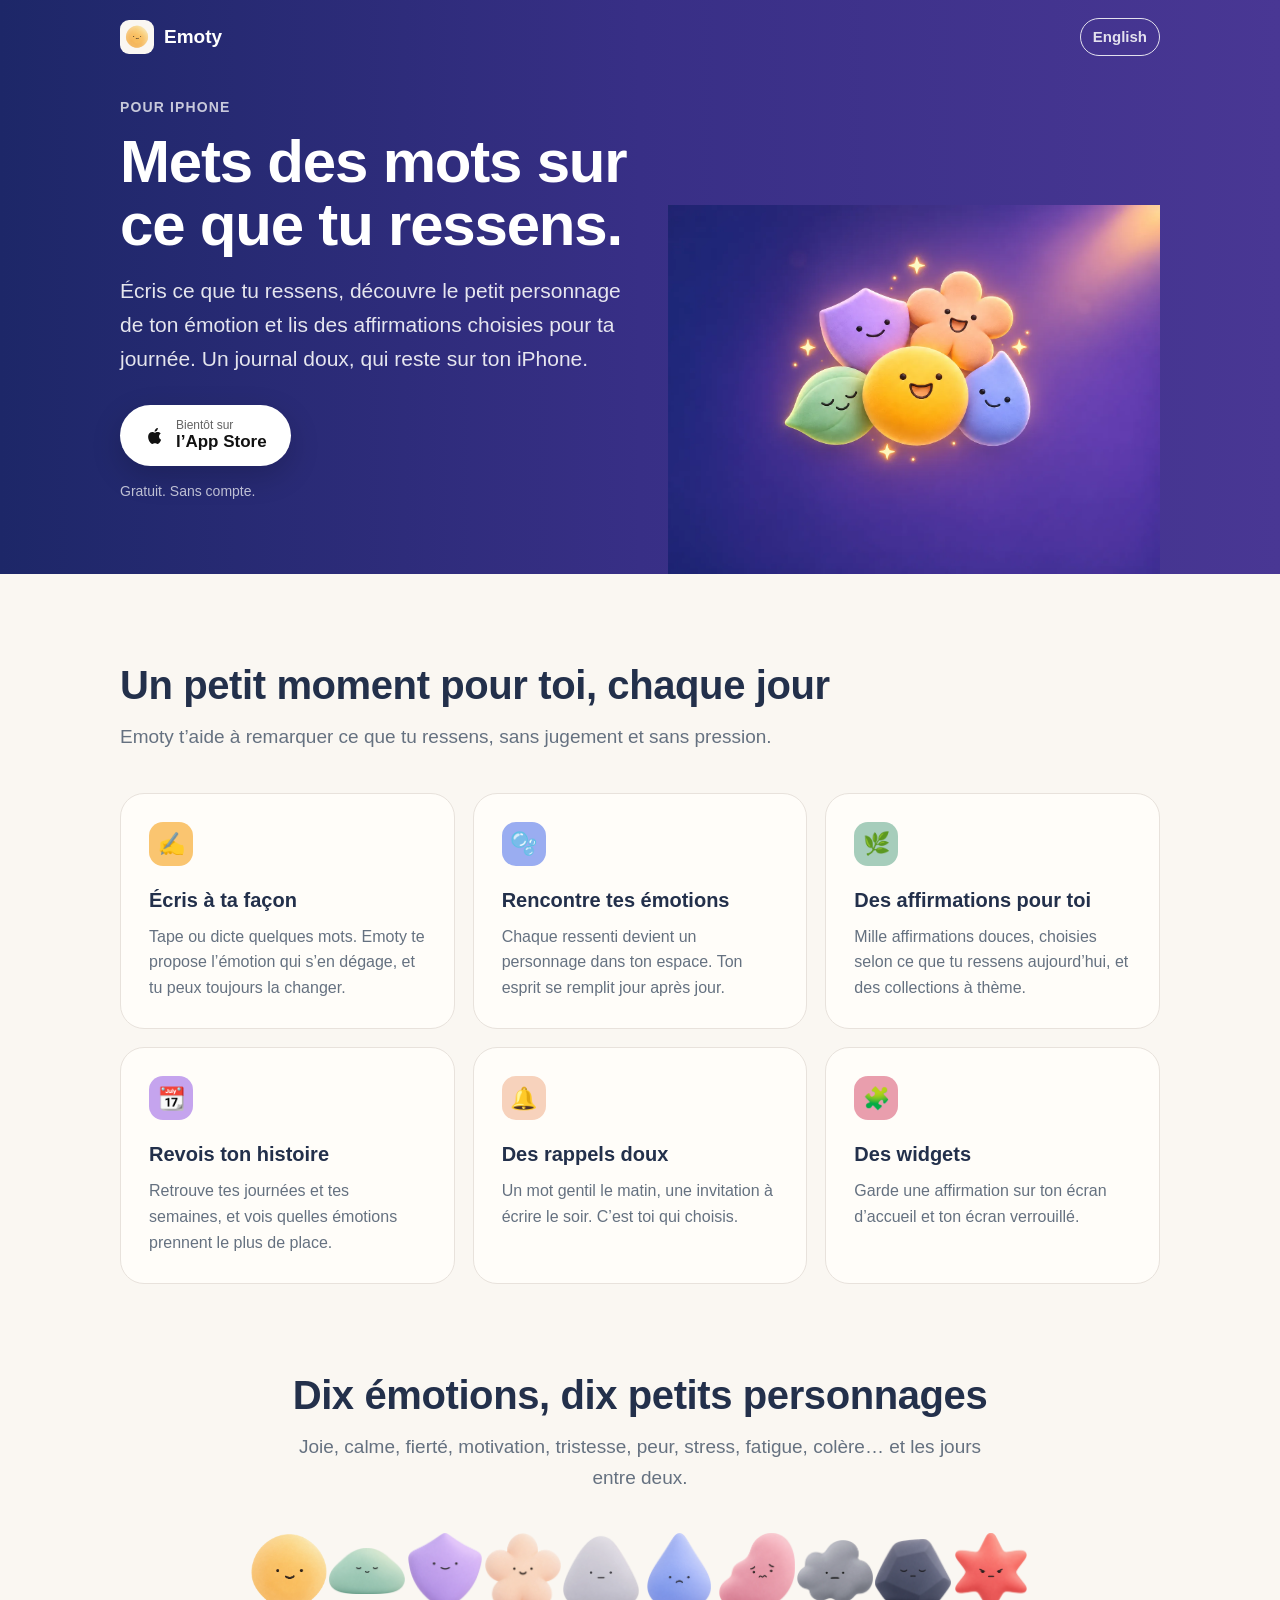
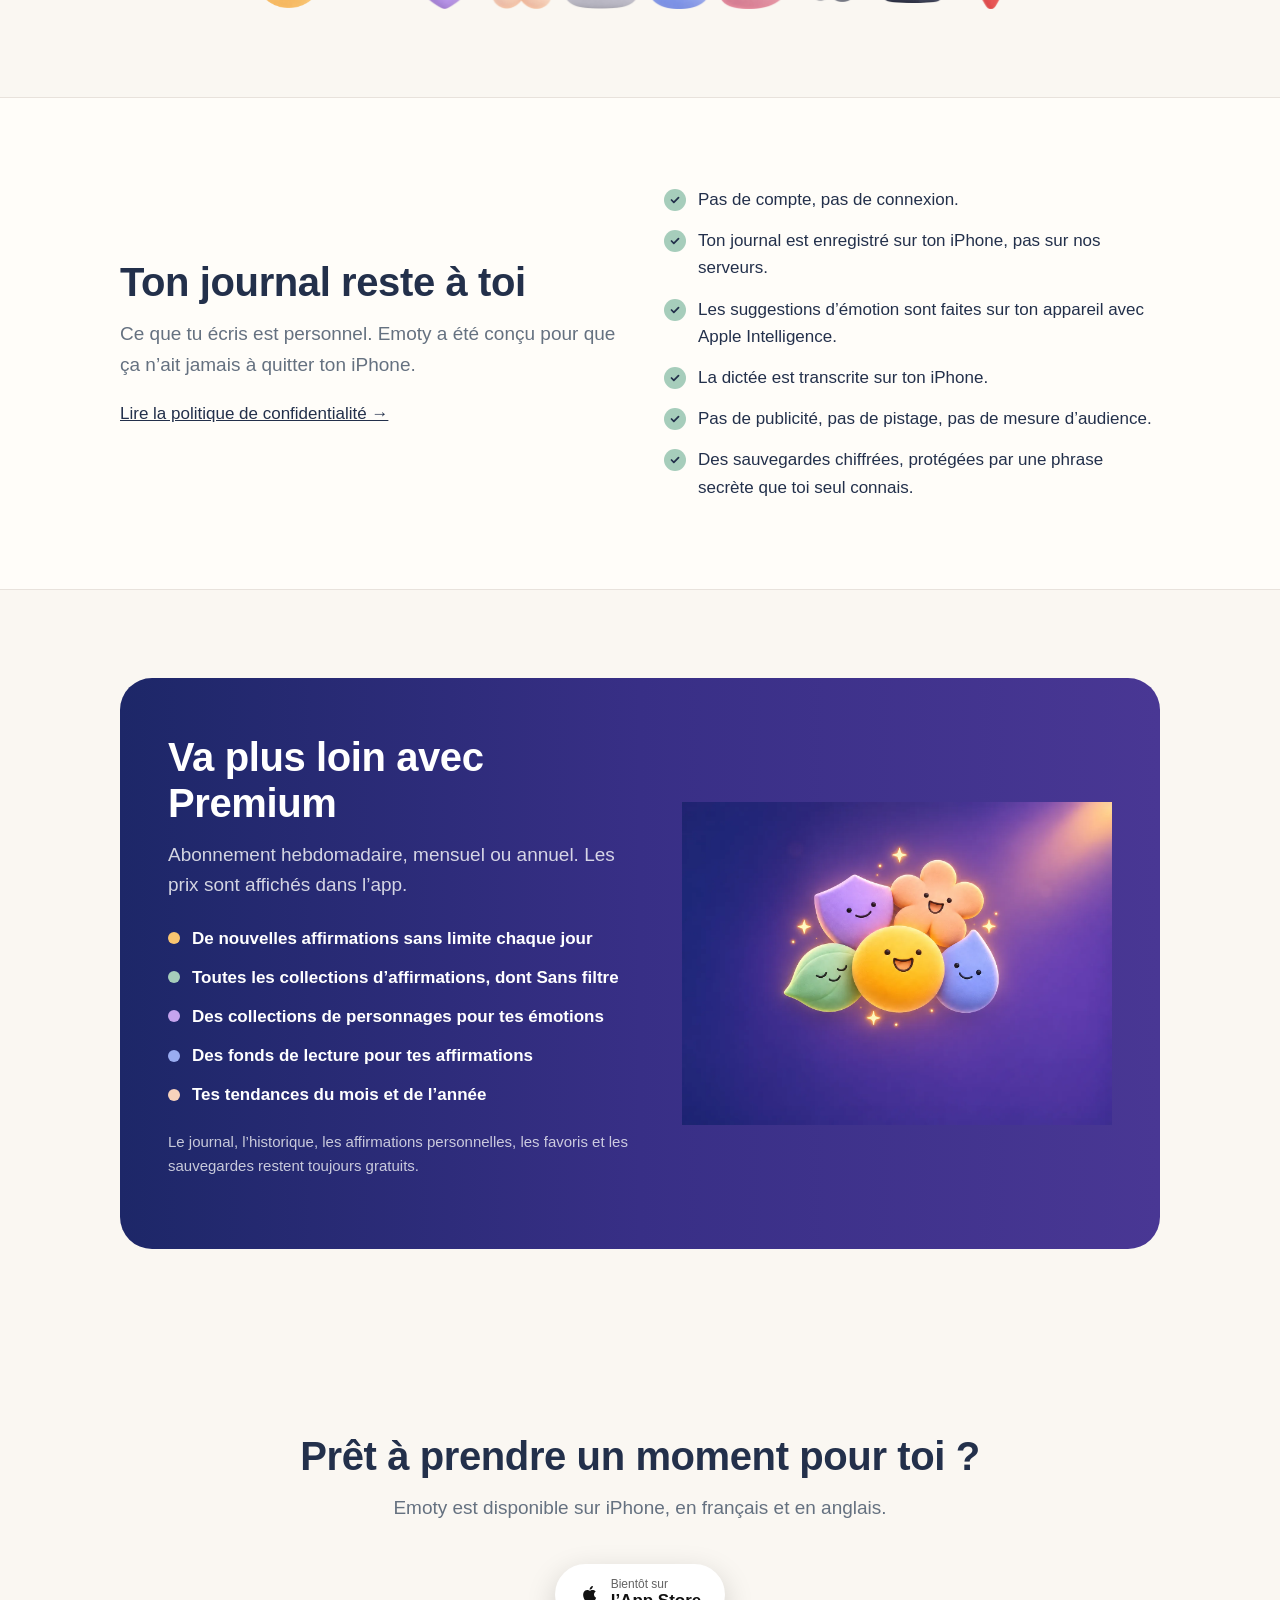
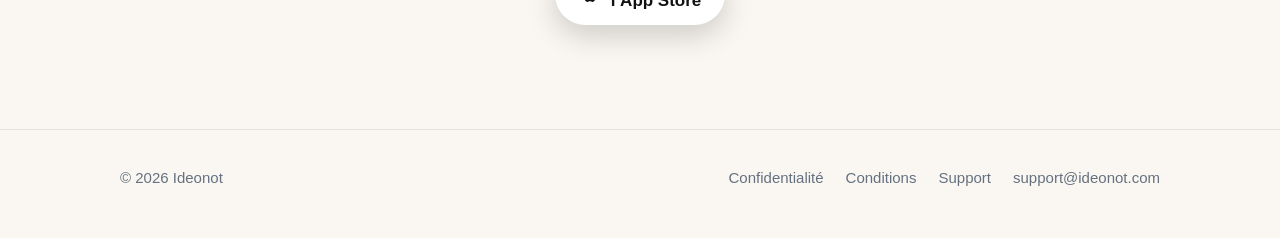
==== fr/index.html @ 71046111 "Site vitrine d'Emoty et pages légales (anglais et français) Co-Authored-By: Claude Opus 5.5 <noreply" ====
<!doctype html>
<html lang="fr">
<head>
<meta charset="utf-8">
<meta name="viewport" content="width=device-width, initial-scale=1, viewport-fit=cover">
<title>Emoty — Ressentis et affirmations</title>
<meta name="description" content="Écris ce que tu ressens, découvre le personnage de ton émotion et lis des affirmations choisies pour ta journée. Un journal privé qui reste sur ton iPhone.">
<link rel="canonical" href="https://emoty.ideonot.com/fr/">
<link rel="alternate" hreflang="fr" href="https://emoty.ideonot.com/fr/">
<link rel="alternate" hreflang="en" href="https://emoty.ideonot.com/">
<link rel="alternate" hreflang="x-default" href="https://emoty.ideonot.com/">
<meta name="theme-color" content="#1D2768">
<meta property="og:type" content="website">
<meta property="og:title" content="Emoty — Ressentis et affirmations">
<meta property="og:description" content="Écris ce que tu ressens, découvre le personnage de ton émotion et lis des affirmations choisies pour ta journée. Un journal privé qui reste sur ton iPhone.">
<meta property="og:url" content="https://emoty.ideonot.com/fr/">
<meta property="og:image" content="https://emoty.ideonot.com/assets/hero.webp">
<link rel="icon" href="/assets/favicon.png">
<link rel="apple-touch-icon" href="/assets/apple-touch-icon.png">
<link rel="stylesheet" href="/assets/style.css">
</head>
<body>
<div class="hero">
<header class="top">
  <a class="brand" href="/fr/"><img src="/assets/icon.png" alt="" width="34" height="34">Emoty</a>
  <a class="lang" href="/" hreflang="en" lang="en">English</a>
</header>
  <div class="wrap hero-grid">
    <div class="hero-text">
      <p class="eyebrow">Pour iPhone</p>
      <h1>Mets des mots sur ce que tu ressens.</h1>
      <p class="lead">Écris ce que tu ressens, découvre le petit personnage de ton émotion et lis des affirmations choisies pour ta journée. Un journal doux, qui reste sur ton iPhone.</p>
      <span class="store soon" aria-disabled="true"><svg viewBox="0 0 24 24" aria-hidden="true" fill="currentColor"><path d="M16.37 12.6c-.02-2.2 1.8-3.26 1.88-3.31-1.03-1.5-2.62-1.7-3.18-1.73-1.35-.14-2.64.8-3.33.8-.69 0-1.74-.78-2.87-.76-1.47.02-2.83.86-3.59 2.18-1.53 2.66-.39 6.6 1.1 8.76.73 1.06 1.6 2.24 2.73 2.2 1.1-.04 1.51-.71 2.84-.71 1.32 0 1.7.71 2.86.69 1.18-.02 1.93-1.07 2.65-2.13.84-1.22 1.18-2.41 1.2-2.47-.03-.01-2.3-.88-2.33-3.5zM14.2 6.13c.6-.73 1.01-1.75.9-2.76-.87.04-1.92.58-2.54 1.31-.56.64-1.05 1.68-.92 2.67.97.07 1.96-.49 2.56-1.22z"/></svg><span><small>Bientôt sur</small>l’App Store</span></span>
      <p class="note">Gratuit. Sans compte.</p>
    </div>
    <div class="hero-img"><img src="/assets/hero.webp" alt="" width="1448" height="1086"></div>
  </div>
</div>
<main>
<section>
  <div class="wrap">
    <h2>Un petit moment pour toi, chaque jour</h2>
    <p class="sub">Emoty t’aide à remarquer ce que tu ressens, sans jugement et sans pression.</p>
    <div class="cards">
      <div class="card"><div class="dot" style="background:var(--joy)" aria-hidden="true">✍️</div><h3>Écris à ta façon</h3><p>Tape ou dicte quelques mots. Emoty te propose l’émotion qui s’en dégage, et tu peux toujours la changer.</p></div>
      <div class="card"><div class="dot" style="background:var(--sadness)" aria-hidden="true">🫧</div><h3>Rencontre tes émotions</h3><p>Chaque ressenti devient un personnage dans ton espace. Ton esprit se remplit jour après jour.</p></div>
      <div class="card"><div class="dot" style="background:var(--calm)" aria-hidden="true">🌿</div><h3>Des affirmations pour toi</h3><p>Mille affirmations douces, choisies selon ce que tu ressens aujourd’hui, et des collections à thème.</p></div>
      <div class="card"><div class="dot" style="background:var(--pride)" aria-hidden="true">📆</div><h3>Revois ton histoire</h3><p>Retrouve tes journées et tes semaines, et vois quelles émotions prennent le plus de place.</p></div>
      <div class="card"><div class="dot" style="background:var(--motivation)" aria-hidden="true">🔔</div><h3>Des rappels doux</h3><p>Un mot gentil le matin, une invitation à écrire le soir. C’est toi qui choisis.</p></div>
      <div class="card"><div class="dot" style="background:var(--fear)" aria-hidden="true">🧩</div><h3>Des widgets</h3><p>Garde une affirmation sur ton écran d’accueil et ton écran verrouillé.</p></div>
    </div>
  </div>
</section>
<section class="center" style="padding-top:0">
  <div class="wrap">
    <h2>Dix émotions, dix petits personnages</h2>
    <p class="sub">Joie, calme, fierté, motivation, tristesse, peur, stress, fatigue, colère… et les jours entre deux.</p>
    <div class="crowd">
      <img src="/assets/characters/joy.webp" alt="" width="76" height="76" loading="lazy">
      <img src="/assets/characters/calm.webp" alt="" width="76" height="76" loading="lazy">
      <img src="/assets/characters/pride.webp" alt="" width="76" height="76" loading="lazy">
      <img src="/assets/characters/motivation.webp" alt="" width="76" height="76" loading="lazy">
      <img src="/assets/characters/neutral.webp" alt="" width="76" height="76" loading="lazy">
      <img src="/assets/characters/sadness.webp" alt="" width="76" height="76" loading="lazy">
      <img src="/assets/characters/fear.webp" alt="" width="76" height="76" loading="lazy">
      <img src="/assets/characters/stress.webp" alt="" width="76" height="76" loading="lazy">
      <img src="/assets/characters/fatigue.webp" alt="" width="76" height="76" loading="lazy">
      <img src="/assets/characters/anger.webp" alt="" width="76" height="76" loading="lazy">
    </div>
  </div>
</section>
<section class="privacy">
  <div class="wrap split">
    <div>
      <h2>Ton journal reste à toi</h2>
      <p class="sub" style="margin-bottom:20px">Ce que tu écris est personnel. Emoty a été conçu pour que ça n’ait jamais à quitter ton iPhone.</p>
      <a href="/fr/privacy">Lire la politique de confidentialité →</a>
    </div>
    <ul class="checks">
      <li>Pas de compte, pas de connexion.</li>
      <li>Ton journal est enregistré sur ton iPhone, pas sur nos serveurs.</li>
      <li>Les suggestions d’émotion sont faites sur ton appareil avec Apple Intelligence.</li>
      <li>La dictée est transcrite sur ton iPhone.</li>
      <li>Pas de publicité, pas de pistage, pas de mesure d’audience.</li>
      <li>Des sauvegardes chiffrées, protégées par une phrase secrète que toi seul connais.</li>
    </ul>
  </div>
</section>
<section>
  <div class="wrap">
    <div class="premium">
      <div>
        <h2>Va plus loin avec Premium</h2>
        <p class="sub">Abonnement hebdomadaire, mensuel ou annuel. Les prix sont affichés dans l’app.</p>
        <ul>
          <li><i style="background:var(--joy)"></i>De nouvelles affirmations sans limite chaque jour</li>
          <li><i style="background:var(--calm)"></i>Toutes les collections d’affirmations, dont Sans filtre</li>
          <li><i style="background:var(--pride)"></i>Des collections de personnages pour tes émotions</li>
          <li><i style="background:var(--sadness)"></i>Des fonds de lecture pour tes affirmations</li>
          <li><i style="background:var(--motivation)"></i>Tes tendances du mois et de l’année</li>
        </ul>
        <p class="free">Le journal, l’historique, les affirmations personnelles, les favoris et les sauvegardes restent toujours gratuits.</p>
      </div>
      <img src="/assets/hero.webp" alt="" width="1448" height="1086" loading="lazy">
    </div>
  </div>
</section>
<section class="cta center">
  <div class="wrap">
    <h2>Prêt à prendre un moment pour toi ?</h2>
    <p class="sub">Emoty est disponible sur iPhone, en français et en anglais.</p>
    <span class="store soon" aria-disabled="true"><svg viewBox="0 0 24 24" aria-hidden="true" fill="currentColor"><path d="M16.37 12.6c-.02-2.2 1.8-3.26 1.88-3.31-1.03-1.5-2.62-1.7-3.18-1.73-1.35-.14-2.64.8-3.33.8-.69 0-1.74-.78-2.87-.76-1.47.02-2.83.86-3.59 2.18-1.53 2.66-.39 6.6 1.1 8.76.73 1.06 1.6 2.24 2.73 2.2 1.1-.04 1.51-.71 2.84-.71 1.32 0 1.7.71 2.86.69 1.18-.02 1.93-1.07 2.65-2.13.84-1.22 1.18-2.41 1.2-2.47-.03-.01-2.3-.88-2.33-3.5zM14.2 6.13c.6-.73 1.01-1.75.9-2.76-.87.04-1.92.58-2.54 1.31-.56.64-1.05 1.68-.92 2.67.97.07 1.96-.49 2.56-1.22z"/></svg><span><small>Bientôt sur</small>l’App Store</span></span>
  </div>
</section>
</main>
<footer>
  <div class="wrap foot">
    <span>© 2026 Ideonot</span>
    <nav>
      <a href="/fr/privacy">Confidentialité</a>
      <a href="/fr/terms">Conditions</a>
      <a href="/fr/support">Support</a>
      <a href="mailto:support@ideonot.com">support@ideonot.com</a>
    </nav>
  </div>
</footer>
</body>
</html>
---- assets/style.css ----
:root {
  --ink: #23304B;
  --muted: #657180;
  --bg: #FAF7F2;
  --surface: #FFFDF9;
  --line: #E8E2DC;
  --g1: #1D2768;
  --g2: #382F86;
  --g3: #493794;
  --joy: #FAC570;
  --sadness: #9AADF1;
  --fear: #E99EAD;
  --anger: #F56C68;
  --calm: #A6CDBB;
  --pride: #C5A4EE;
  --motivation: #F7D2BC;
  --radius: 24px;
  --max: 1080px;
}

* { box-sizing: border-box; }
html { -webkit-text-size-adjust: 100%; scroll-behavior: smooth; }
body {
  margin: 0;
  background: var(--bg);
  color: var(--ink);
  font: 17px/1.6 -apple-system, BlinkMacSystemFont, "SF Pro Text", "Segoe UI", Roboto, Helvetica, Arial, sans-serif;
}
img { max-width: 100%; height: auto; display: block; }
a { color: inherit; }
.wrap { width: 100%; max-width: var(--max); margin: 0 auto; padding: 0 20px; }

/* Header */
.top {
  position: absolute; inset: 0 0 auto 0; z-index: 2;
  display: flex; align-items: center; justify-content: space-between;
  padding: 18px 20px; max-width: var(--max); margin: 0 auto; color: #fff;
}
.top.light { position: static; color: var(--ink); }
.brand { display: flex; align-items: center; gap: 10px; font-weight: 700; font-size: 19px; text-decoration: none; }
.brand img { width: 34px; height: 34px; border-radius: 9px; }
.lang { font-size: 15px; font-weight: 600; text-decoration: none; opacity: .85; padding: 6px 12px; border-radius: 999px; border: 1px solid currentColor; }
.lang:hover { opacity: 1; }

/* Hero */
.hero {
  position: relative; overflow: hidden; color: #fff;
  background: linear-gradient(to right, var(--g1), var(--g2), var(--g3));
  padding: 96px 0 0;
}
.hero-grid { display: grid; grid-template-columns: 1.05fr 1fr; gap: 32px; align-items: end; }
.hero-text { padding-bottom: 72px; }
.eyebrow { font-size: 14px; letter-spacing: .08em; text-transform: uppercase; opacity: .75; font-weight: 600; margin: 0 0 12px; }
h1 { font-size: clamp(38px, 6vw, 60px); line-height: 1.05; margin: 0 0 18px; letter-spacing: -.02em; }
.lead { font-size: clamp(18px, 2.2vw, 21px); opacity: .88; margin: 0 0 30px; max-width: 32em; }
.hero-img { align-self: end; }
.hero-img img { width: 100%; max-width: 560px; margin-left: auto; }

.store {
  display: inline-flex; align-items: center; gap: 10px;
  background: #fff; color: #111; text-decoration: none;
  padding: 14px 24px; border-radius: 999px; font-weight: 700; font-size: 17px;
  box-shadow: 0 10px 30px rgba(0,0,0,.18);
}
.store svg { width: 22px; height: 22px; }
.store.soon { cursor: default; }
.store small { display: block; font-size: 12px; font-weight: 500; opacity: .65; line-height: 1.1; }
.store span { line-height: 1.15; text-align: left; }
.note { font-size: 14px; opacity: .7; margin: 14px 0 0; }

/* Sections */
section { padding: 88px 0; }
h2 { font-size: clamp(28px, 4vw, 40px); line-height: 1.15; margin: 0 0 14px; letter-spacing: -.01em; }
.sub { color: var(--muted); font-size: 19px; margin: 0 0 40px; max-width: 36em; }
.center { text-align: center; }
.center .sub { margin-left: auto; margin-right: auto; }

.cards { display: grid; grid-template-columns: repeat(3, 1fr); gap: 18px; }
.card { background: var(--surface); border: 1px solid var(--line); border-radius: var(--radius); padding: 28px; }
.card .dot { width: 44px; height: 44px; border-radius: 14px; margin-bottom: 18px; display: grid; place-items: center; font-size: 22px; }
.card h3 { margin: 0 0 8px; font-size: 20px; }
.card p { margin: 0; color: var(--muted); font-size: 16px; }

.crowd { display: flex; flex-wrap: wrap; justify-content: center; gap: 6px 2px; margin: 8px auto 0; max-width: 820px; }
.crowd img { width: 76px; height: 76px; object-fit: contain; animation: float 5s ease-in-out infinite; }
.crowd img:nth-child(2n) { animation-delay: -1.6s; }
.crowd img:nth-child(3n) { animation-delay: -3.1s; }
@keyframes float { 50% { transform: translateY(-7px); } }
@media (prefers-reduced-motion: reduce) { .crowd img { animation: none; } html { scroll-behavior: auto; } }

.privacy { background: var(--surface); border-top: 1px solid var(--line); border-bottom: 1px solid var(--line); }
.split { display: grid; grid-template-columns: 1fr 1fr; gap: 48px; align-items: center; }
.checks { list-style: none; padding: 0; margin: 0; display: grid; gap: 14px; }
.checks li { display: flex; gap: 12px; align-items: flex-start; }
.checks li::before { content: ""; flex: 0 0 22px; height: 22px; margin-top: 3px; border-radius: 50%; background: var(--calm) url("data:image/svg+xml,%3Csvg xmlns='http://www.w3.org/2000/svg' viewBox='0 0 24 24' fill='none' stroke='%2323304B' stroke-width='3' stroke-linecap='round' stroke-linejoin='round'%3E%3Cpath d='M6 12l4 4 8-8'/%3E%3C/svg%3E") center/14px no-repeat; }

.premium {
  color: #fff; border-radius: 32px; padding: 56px 48px;
  background: linear-gradient(to right, var(--g1), var(--g2), var(--g3));
  display: grid; grid-template-columns: 1.1fr 1fr; gap: 40px; align-items: center;
}
.premium .sub { color: rgba(255,255,255,.8); margin-bottom: 24px; }
.premium ul { list-style: none; padding: 0; margin: 0; display: grid; gap: 12px; }
.premium li { display: flex; gap: 12px; align-items: center; font-weight: 600; }
.premium li i { flex: 0 0 12px; height: 12px; border-radius: 50%; }
.free { margin-top: 22px; font-size: 15px; color: rgba(255,255,255,.75); }

.cta { padding: 96px 0 104px; }

/* Footer */
footer { border-top: 1px solid var(--line); padding: 36px 0 48px; color: var(--muted); font-size: 15px; }
.foot { display: flex; flex-wrap: wrap; gap: 16px 28px; justify-content: space-between; align-items: center; }
.foot nav { display: flex; flex-wrap: wrap; gap: 8px 22px; }
.foot a { text-decoration: none; }
.foot a:hover { color: var(--ink); text-decoration: underline; }

/* Legal pages */
.doc { max-width: 760px; padding-top: 24px; padding-bottom: 88px; }
.doc h1 { font-size: clamp(32px, 5vw, 44px); margin-top: 24px; }
.doc .updated { color: var(--muted); margin: 0 0 32px; }
.doc h2 { font-size: 23px; margin: 40px 0 10px; }
.doc h3 { font-size: 18px; margin: 26px 0 6px; }
.doc p, .doc li { color: #3a465e; }
.doc ul { padding-left: 22px; }
.doc li { margin: 6px 0; }
.doc .box { background: var(--surface); border: 1px solid var(--line); border-radius: 18px; padding: 20px 24px; margin: 24px 0; }
.doc .box p { margin: 0; }
.mail { display: inline-block; margin-top: 8px; font-weight: 700; font-size: 19px; color: var(--g2); }
details { background: var(--surface); border: 1px solid var(--line); border-radius: 16px; padding: 16px 20px; margin: 12px 0; }
summary { cursor: pointer; font-weight: 650; }
details p { margin: 10px 0 0; }

@media (max-width: 860px) {
  .hero { padding-top: 84px; }
  .hero-grid, .split, .premium { grid-template-columns: 1fr; }
  .hero-text { padding-bottom: 8px; text-align: center; }
  .lead { margin-left: auto; margin-right: auto; }
  .hero-img img { margin: 0 auto; }
  .cards { grid-template-columns: 1fr; }
  section { padding: 64px 0; }
  .premium { padding: 40px 24px; border-radius: 26px; }
  .crowd img { width: 58px; height: 58px; }
  .foot { flex-direction: column; align-items: flex-start; }
}
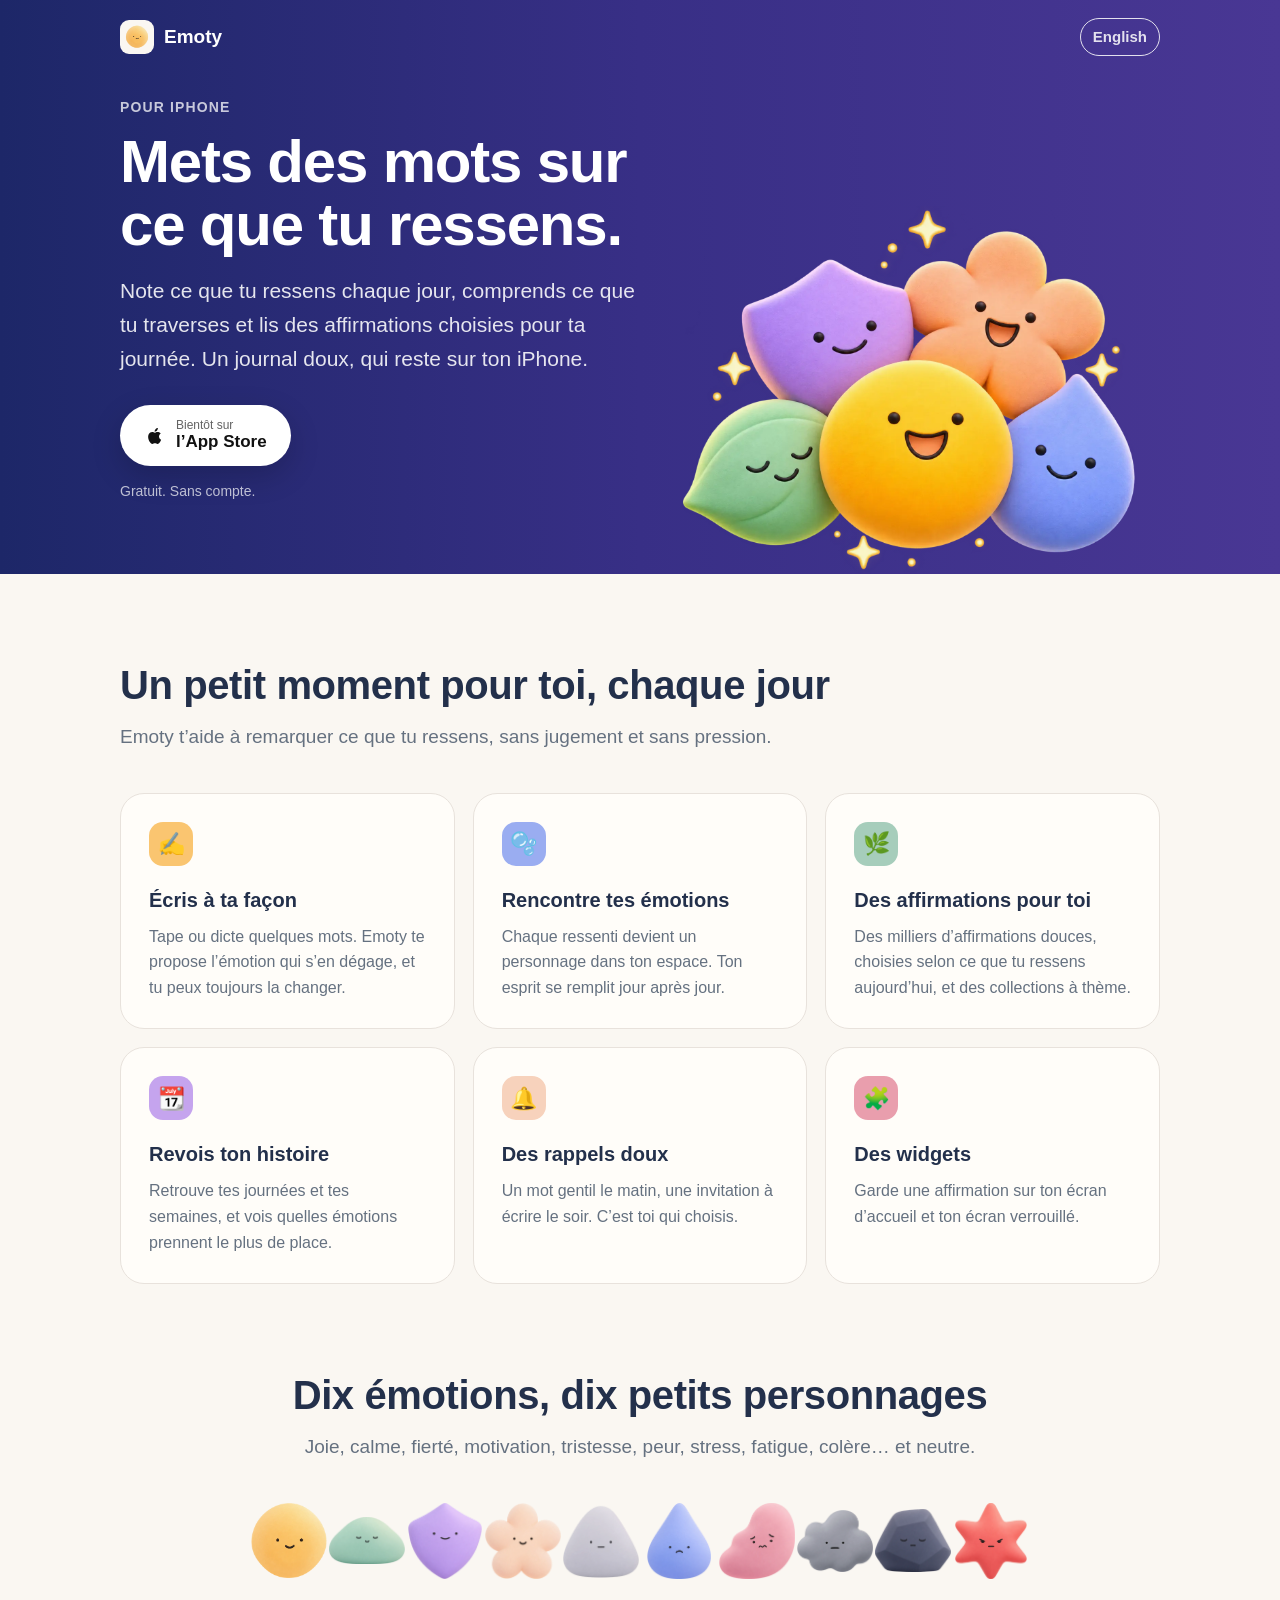
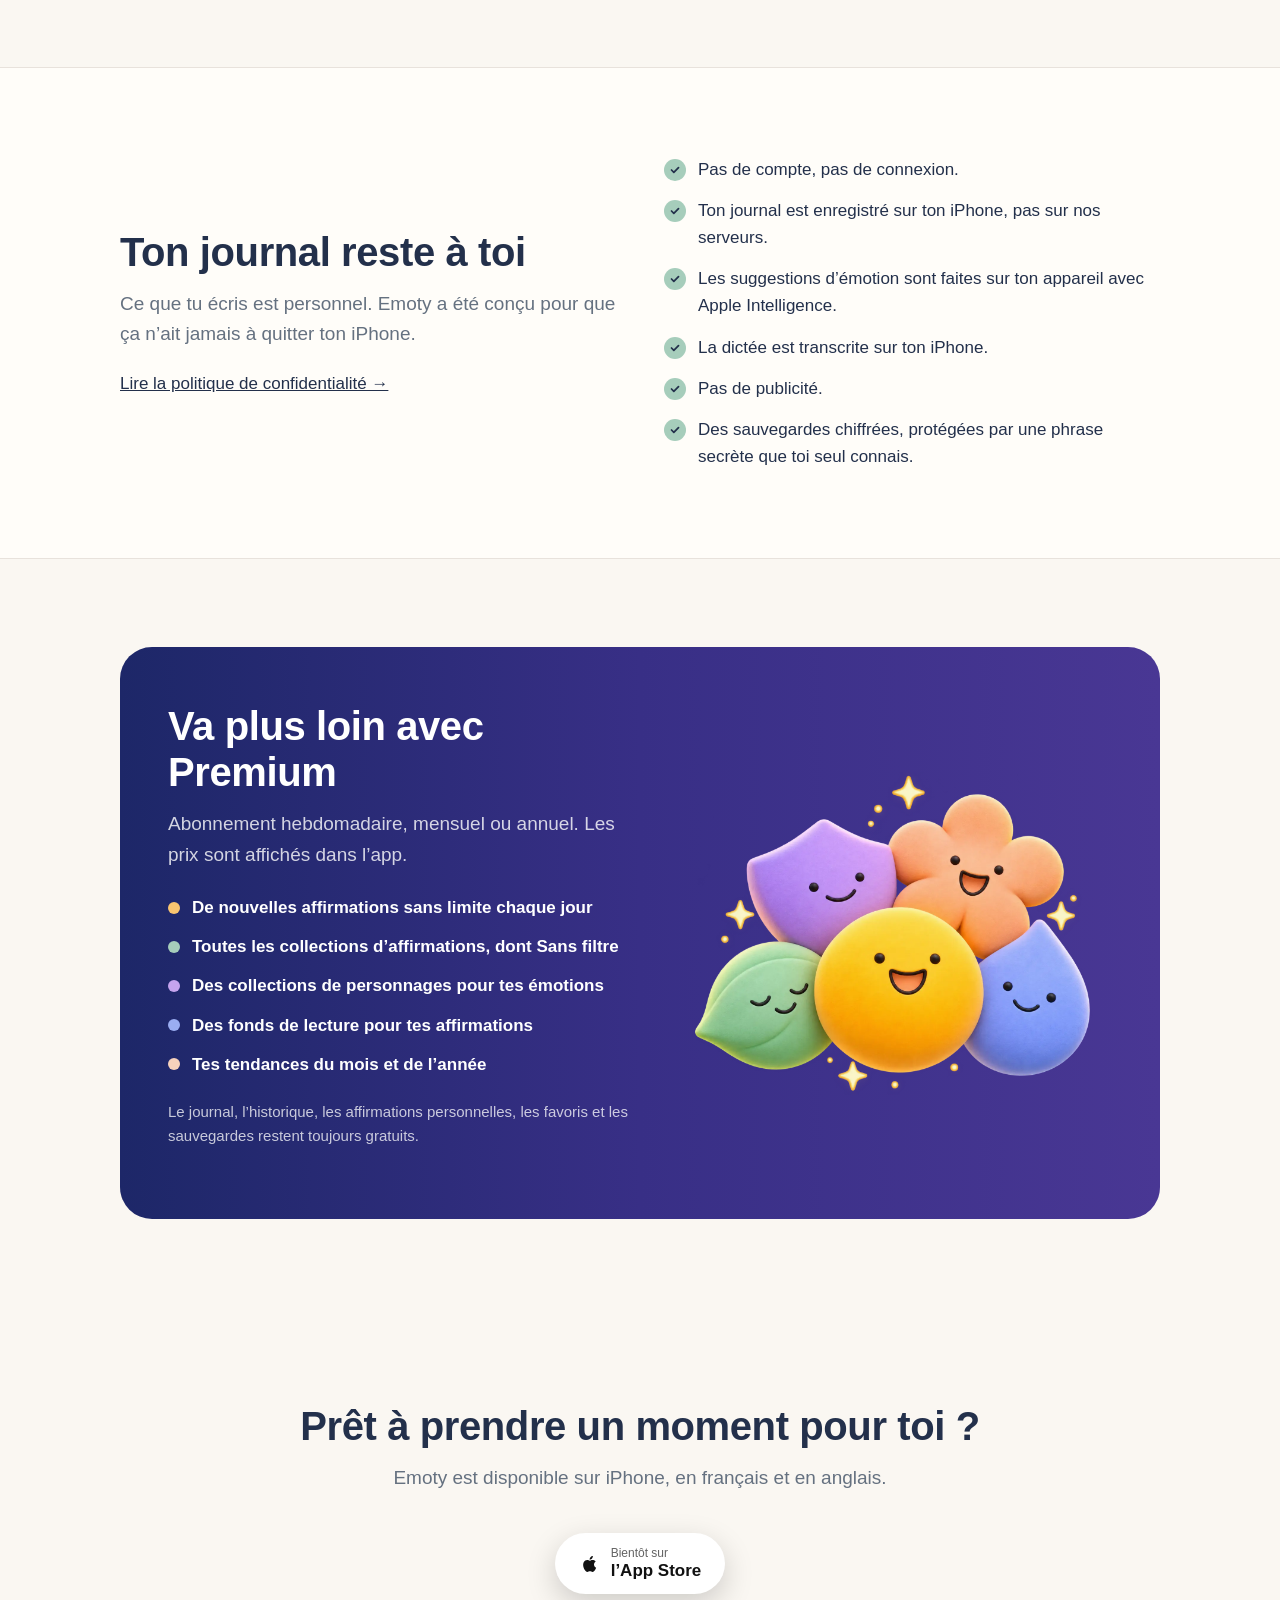
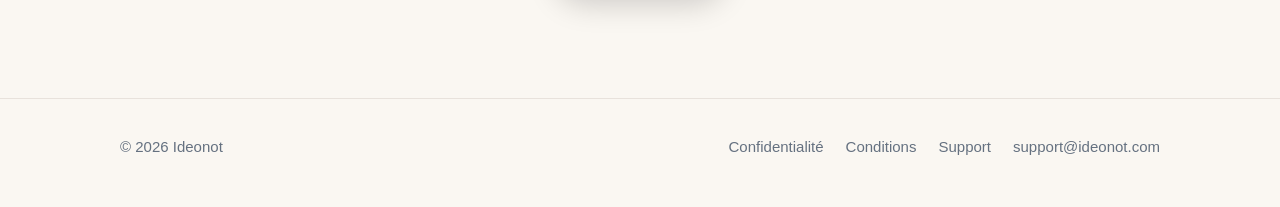
==== commit 2641859c: "Textes revus, illustration sans fond, langue du visiteur par défaut Co-Authored-By: Claude Opus 5.5 " ====
--- a/fr/index.html
+++ b/fr/index.html
@@ -4,7 +4,7 @@
 <meta charset="utf-8">
 <meta name="viewport" content="width=device-width, initial-scale=1, viewport-fit=cover">
 <title>Emoty — Ressentis et affirmations</title>
-<meta name="description" content="Écris ce que tu ressens, découvre le personnage de ton émotion et lis des affirmations choisies pour ta journée. Un journal privé qui reste sur ton iPhone.">
+<meta name="description" content="Écris ce que tu ressens chaque jour, comprends tes émotions et lis des affirmations choisies pour ta journée. Un journal privé qui reste sur ton iPhone.">
 <link rel="canonical" href="https://emoty.ideonot.com/fr/">
 <link rel="alternate" hreflang="fr" href="https://emoty.ideonot.com/fr/">
 <link rel="alternate" hreflang="en" href="https://emoty.ideonot.com/">
@@ -12,7 +12,7 @@
 <meta name="theme-color" content="#1D2768">
 <meta property="og:type" content="website">
 <meta property="og:title" content="Emoty — Ressentis et affirmations">
-<meta property="og:description" content="Écris ce que tu ressens, découvre le personnage de ton émotion et lis des affirmations choisies pour ta journée. Un journal privé qui reste sur ton iPhone.">
+<meta property="og:description" content="Écris ce que tu ressens chaque jour, comprends tes émotions et lis des affirmations choisies pour ta journée. Un journal privé qui reste sur ton iPhone.">
 <meta property="og:url" content="https://emoty.ideonot.com/fr/">
 <meta property="og:image" content="https://emoty.ideonot.com/assets/hero.webp">
 <link rel="icon" href="/assets/favicon.png">
@@ -23,13 +23,13 @@
 <div class="hero">
 <header class="top">
   <a class="brand" href="/fr/"><img src="/assets/icon.png" alt="" width="34" height="34">Emoty</a>
-  <a class="lang" href="/" hreflang="en" lang="en">English</a>
+  <a class="lang" href="/" hreflang="en" lang="en" onclick="try{localStorage.setItem('lang','en')}catch(e){}">English</a>
 </header>
   <div class="wrap hero-grid">
     <div class="hero-text">
       <p class="eyebrow">Pour iPhone</p>
       <h1>Mets des mots sur ce que tu ressens.</h1>
-      <p class="lead">Écris ce que tu ressens, découvre le petit personnage de ton émotion et lis des affirmations choisies pour ta journée. Un journal doux, qui reste sur ton iPhone.</p>
+      <p class="lead">Note ce que tu ressens chaque jour, comprends ce que tu traverses et lis des affirmations choisies pour ta journée. Un journal doux, qui reste sur ton iPhone.</p>
       <span class="store soon" aria-disabled="true"><svg viewBox="0 0 24 24" aria-hidden="true" fill="currentColor"><path d="M16.37 12.6c-.02-2.2 1.8-3.26 1.88-3.31-1.03-1.5-2.62-1.7-3.18-1.73-1.35-.14-2.64.8-3.33.8-.69 0-1.74-.78-2.87-.76-1.47.02-2.83.86-3.59 2.18-1.53 2.66-.39 6.6 1.1 8.76.73 1.06 1.6 2.24 2.73 2.2 1.1-.04 1.51-.71 2.84-.71 1.32 0 1.7.71 2.86.69 1.18-.02 1.93-1.07 2.65-2.13.84-1.22 1.18-2.41 1.2-2.47-.03-.01-2.3-.88-2.33-3.5zM14.2 6.13c.6-.73 1.01-1.75.9-2.76-.87.04-1.92.58-2.54 1.31-.56.64-1.05 1.68-.92 2.67.97.07 1.96-.49 2.56-1.22z"/></svg><span><small>Bientôt sur</small>l’App Store</span></span>
       <p class="note">Gratuit. Sans compte.</p>
     </div>
@@ -44,7 +44,7 @@
     <div class="cards">
       <div class="card"><div class="dot" style="background:var(--joy)" aria-hidden="true">✍️</div><h3>Écris à ta façon</h3><p>Tape ou dicte quelques mots. Emoty te propose l’émotion qui s’en dégage, et tu peux toujours la changer.</p></div>
       <div class="card"><div class="dot" style="background:var(--sadness)" aria-hidden="true">🫧</div><h3>Rencontre tes émotions</h3><p>Chaque ressenti devient un personnage dans ton espace. Ton esprit se remplit jour après jour.</p></div>
-      <div class="card"><div class="dot" style="background:var(--calm)" aria-hidden="true">🌿</div><h3>Des affirmations pour toi</h3><p>Mille affirmations douces, choisies selon ce que tu ressens aujourd’hui, et des collections à thème.</p></div>
+      <div class="card"><div class="dot" style="background:var(--calm)" aria-hidden="true">🌿</div><h3>Des affirmations pour toi</h3><p>Des milliers d’affirmations douces, choisies selon ce que tu ressens aujourd’hui, et des collections à thème.</p></div>
       <div class="card"><div class="dot" style="background:var(--pride)" aria-hidden="true">📆</div><h3>Revois ton histoire</h3><p>Retrouve tes journées et tes semaines, et vois quelles émotions prennent le plus de place.</p></div>
       <div class="card"><div class="dot" style="background:var(--motivation)" aria-hidden="true">🔔</div><h3>Des rappels doux</h3><p>Un mot gentil le matin, une invitation à écrire le soir. C’est toi qui choisis.</p></div>
       <div class="card"><div class="dot" style="background:var(--fear)" aria-hidden="true">🧩</div><h3>Des widgets</h3><p>Garde une affirmation sur ton écran d’accueil et ton écran verrouillé.</p></div>
@@ -54,7 +54,7 @@
 <section class="center" style="padding-top:0">
   <div class="wrap">
     <h2>Dix émotions, dix petits personnages</h2>
-    <p class="sub">Joie, calme, fierté, motivation, tristesse, peur, stress, fatigue, colère… et les jours entre deux.</p>
+    <p class="sub">Joie, calme, fierté, motivation, tristesse, peur, stress, fatigue, colère… et neutre.</p>
     <div class="crowd">
       <img src="/assets/characters/joy.webp" alt="" width="76" height="76" loading="lazy">
       <img src="/assets/characters/calm.webp" alt="" width="76" height="76" loading="lazy">
@@ -81,7 +81,7 @@
       <li>Ton journal est enregistré sur ton iPhone, pas sur nos serveurs.</li>
       <li>Les suggestions d’émotion sont faites sur ton appareil avec Apple Intelligence.</li>
       <li>La dictée est transcrite sur ton iPhone.</li>
-      <li>Pas de publicité, pas de pistage, pas de mesure d’audience.</li>
+      <li>Pas de publicité.</li>
       <li>Des sauvegardes chiffrées, protégées par une phrase secrète que toi seul connais.</li>
     </ul>
   </div>
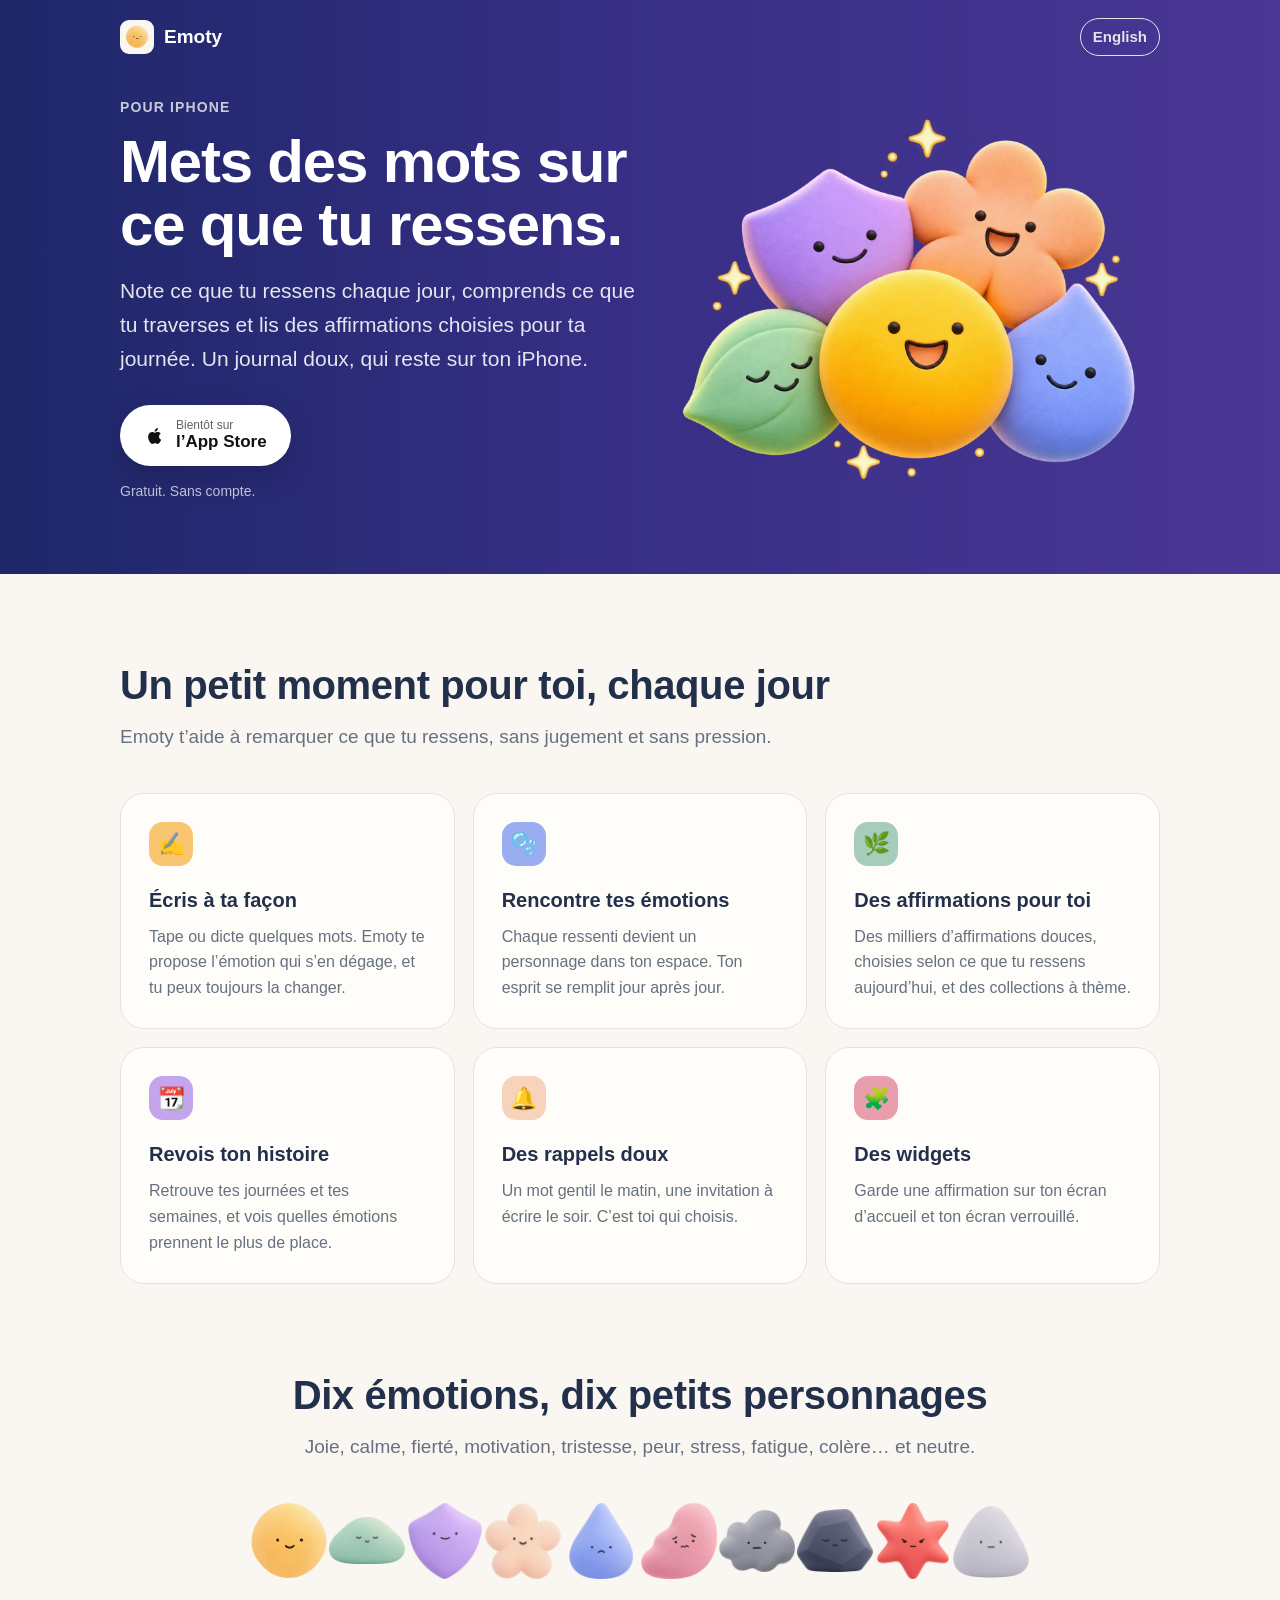
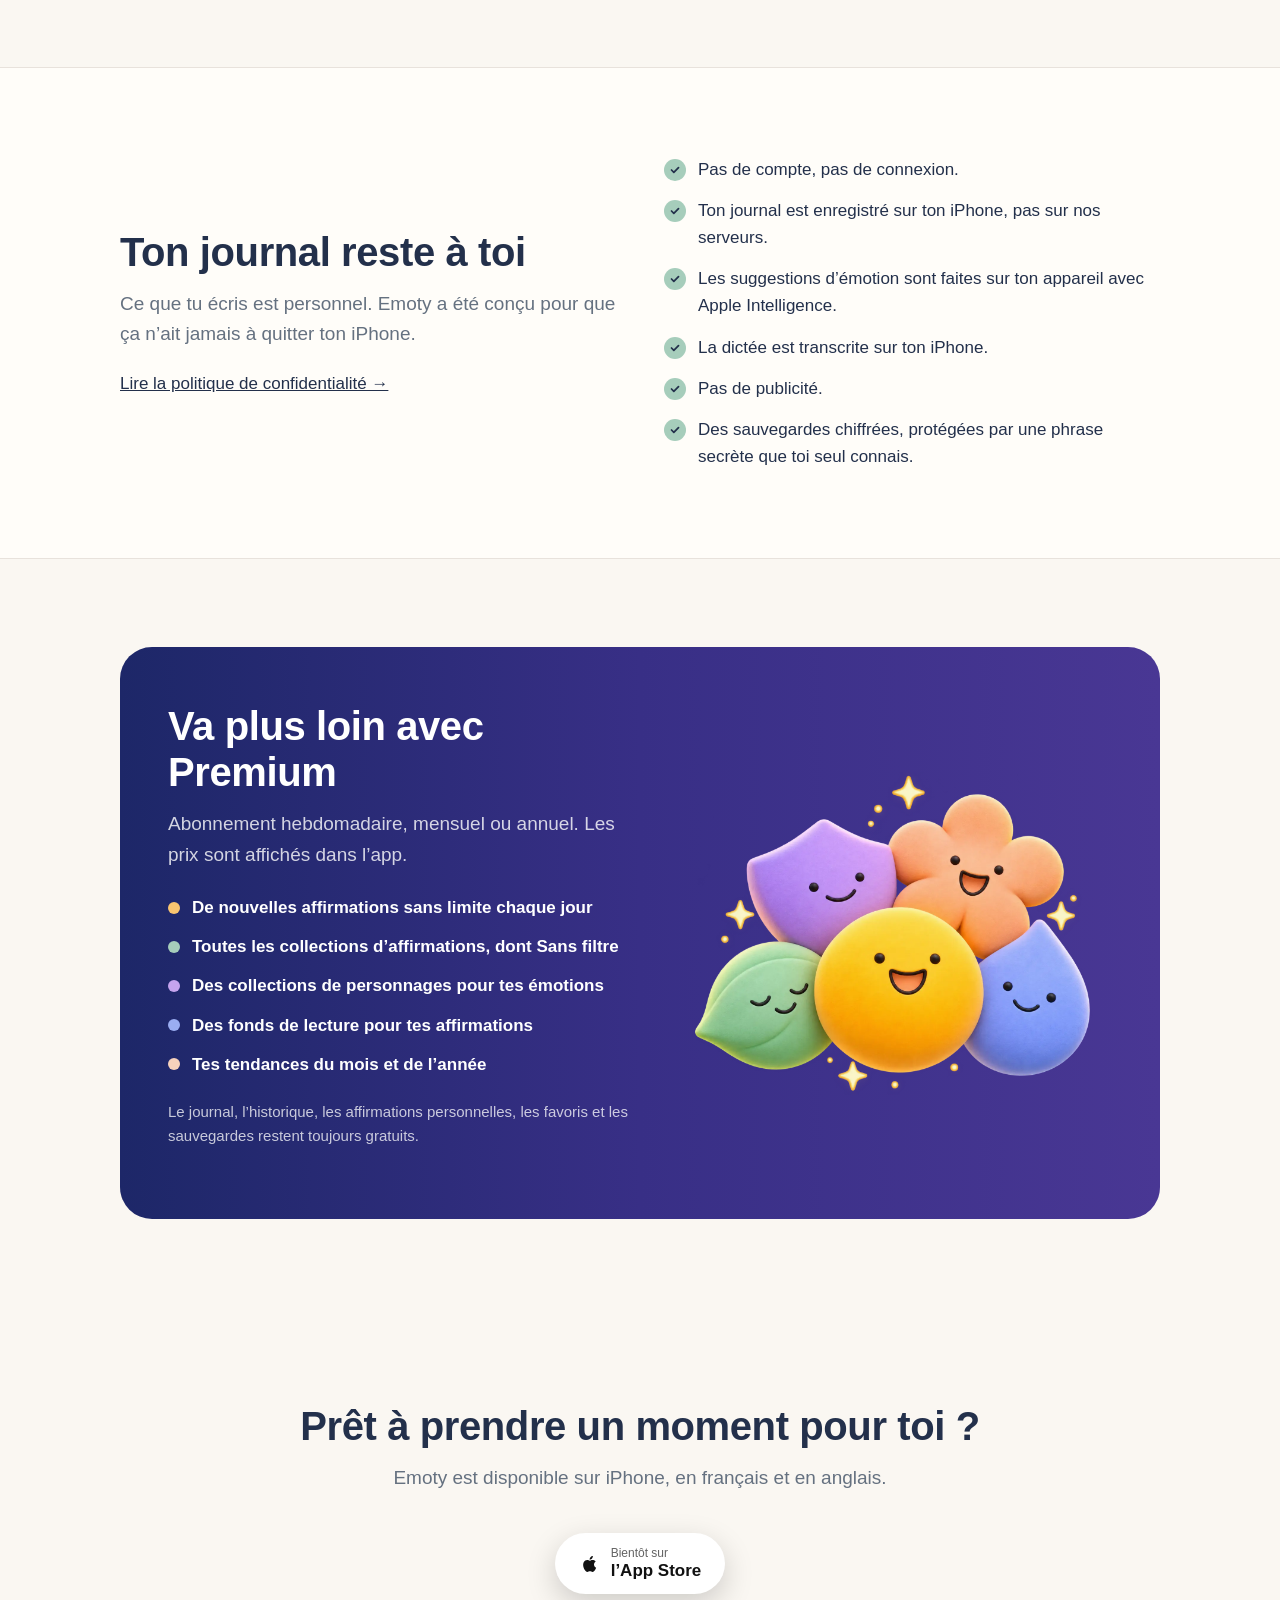
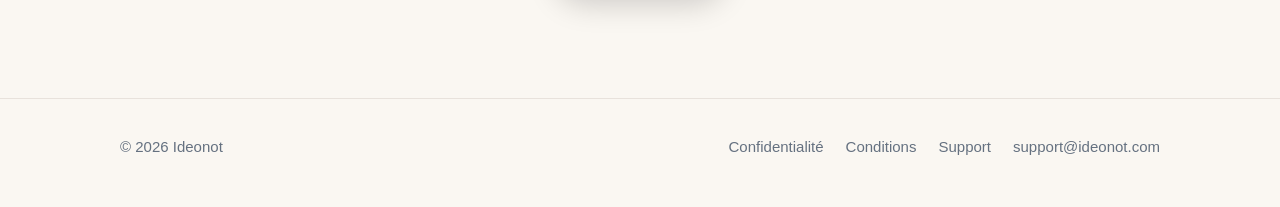
==== commit 3eb76307: "Site : personnage neutre placé en dernier, comme dans le texte Co-Authored-By: Claude Opus 5.5 <nore" ====
--- a/fr/index.html
+++ b/fr/index.html
@@ -14,7 +14,7 @@
 <meta property="og:title" content="Emoty — Ressentis et affirmations">
 <meta property="og:description" content="Écris ce que tu ressens chaque jour, comprends tes émotions et lis des affirmations choisies pour ta journée. Un journal privé qui reste sur ton iPhone.">
 <meta property="og:url" content="https://emoty.ideonot.com/fr/">
-<meta property="og:image" content="https://emoty.ideonot.com/assets/hero.webp">
+<meta property="og:image" content="https://emoty.ideonot.com/assets/characters-hero.webp">
 <link rel="icon" href="/assets/favicon.png">
 <link rel="apple-touch-icon" href="/assets/apple-touch-icon.png">
 <link rel="stylesheet" href="/assets/style.css">
@@ -33,7 +33,7 @@
       <span class="store soon" aria-disabled="true"><svg viewBox="0 0 24 24" aria-hidden="true" fill="currentColor"><path d="M16.37 12.6c-.02-2.2 1.8-3.26 1.88-3.31-1.03-1.5-2.62-1.7-3.18-1.73-1.35-.14-2.64.8-3.33.8-.69 0-1.74-.78-2.87-.76-1.47.02-2.83.86-3.59 2.18-1.53 2.66-.39 6.6 1.1 8.76.73 1.06 1.6 2.24 2.73 2.2 1.1-.04 1.51-.71 2.84-.71 1.32 0 1.7.71 2.86.69 1.18-.02 1.93-1.07 2.65-2.13.84-1.22 1.18-2.41 1.2-2.47-.03-.01-2.3-.88-2.33-3.5zM14.2 6.13c.6-.73 1.01-1.75.9-2.76-.87.04-1.92.58-2.54 1.31-.56.64-1.05 1.68-.92 2.67.97.07 1.96-.49 2.56-1.22z"/></svg><span><small>Bientôt sur</small>l’App Store</span></span>
       <p class="note">Gratuit. Sans compte.</p>
     </div>
-    <div class="hero-img"><img src="/assets/hero.webp" alt="" width="1448" height="1086"></div>
+    <div class="hero-img"><img src="/assets/characters-hero.webp" alt="" width="1448" height="1086"></div>
   </div>
 </div>
 <main>
@@ -60,12 +60,12 @@
       <img src="/assets/characters/calm.webp" alt="" width="76" height="76" loading="lazy">
       <img src="/assets/characters/pride.webp" alt="" width="76" height="76" loading="lazy">
       <img src="/assets/characters/motivation.webp" alt="" width="76" height="76" loading="lazy">
-      <img src="/assets/characters/neutral.webp" alt="" width="76" height="76" loading="lazy">
       <img src="/assets/characters/sadness.webp" alt="" width="76" height="76" loading="lazy">
       <img src="/assets/characters/fear.webp" alt="" width="76" height="76" loading="lazy">
       <img src="/assets/characters/stress.webp" alt="" width="76" height="76" loading="lazy">
       <img src="/assets/characters/fatigue.webp" alt="" width="76" height="76" loading="lazy">
       <img src="/assets/characters/anger.webp" alt="" width="76" height="76" loading="lazy">
+      <img src="/assets/characters/neutral.webp" alt="" width="76" height="76" loading="lazy">
     </div>
   </div>
 </section>
@@ -101,7 +101,7 @@
         </ul>
         <p class="free">Le journal, l’historique, les affirmations personnelles, les favoris et les sauvegardes restent toujours gratuits.</p>
       </div>
-      <img src="/assets/hero.webp" alt="" width="1448" height="1086" loading="lazy">
+      <img src="/assets/characters-hero.webp" alt="" width="1448" height="1086" loading="lazy">
     </div>
   </div>
 </section>
--- a/assets/style.css
+++ b/assets/style.css
@@ -48,13 +48,13 @@
   background: linear-gradient(to right, var(--g1), var(--g2), var(--g3));
   padding: 96px 0 0;
 }
-.hero-grid { display: grid; grid-template-columns: 1.05fr 1fr; gap: 32px; align-items: end; }
-.hero-text { padding-bottom: 72px; }
+.hero-grid { display: grid; grid-template-columns: 1.05fr 1fr; gap: 32px; align-items: center; padding-bottom: 72px; }
+.hero-text { padding-bottom: 0; }
 .eyebrow { font-size: 14px; letter-spacing: .08em; text-transform: uppercase; opacity: .75; font-weight: 600; margin: 0 0 12px; }
 h1 { font-size: clamp(38px, 6vw, 60px); line-height: 1.05; margin: 0 0 18px; letter-spacing: -.02em; }
 .lead { font-size: clamp(18px, 2.2vw, 21px); opacity: .88; margin: 0 0 30px; max-width: 32em; }
-.hero-img { align-self: end; }
-.hero-img img { width: 100%; max-width: 560px; margin-left: auto; }
+.hero-img { align-self: center; }
+.hero-img img { width: 100%; max-width: 500px; margin-left: auto; }
 
 .store {
   display: inline-flex; align-items: center; gap: 10px;
@@ -133,7 +133,8 @@
 @media (max-width: 860px) {
   .hero { padding-top: 84px; }
   .hero-grid, .split, .premium { grid-template-columns: 1fr; }
-  .hero-text { padding-bottom: 8px; text-align: center; }
+  .hero-grid { padding-bottom: 48px; }
+  .hero-text { text-align: center; }
   .lead { margin-left: auto; margin-right: auto; }
   .hero-img img { margin: 0 auto; }
   .cards { grid-template-columns: 1fr; }
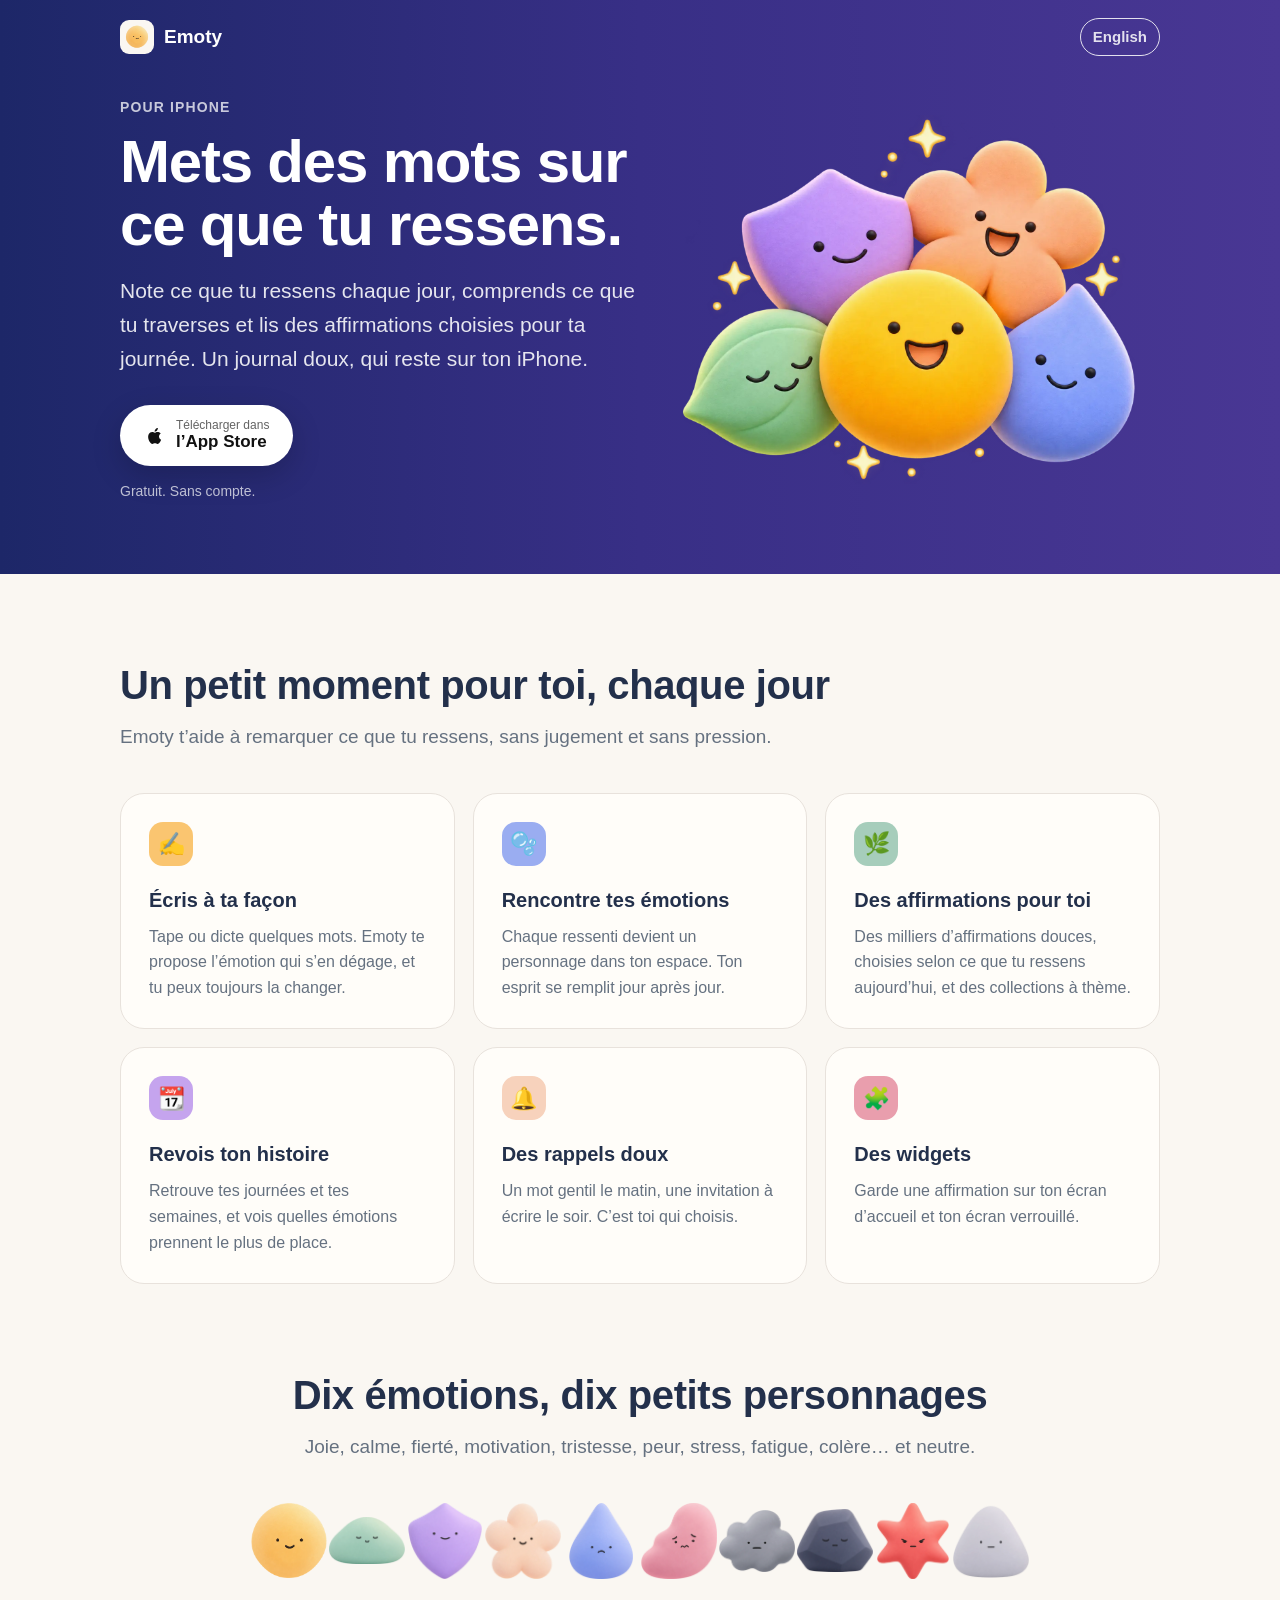
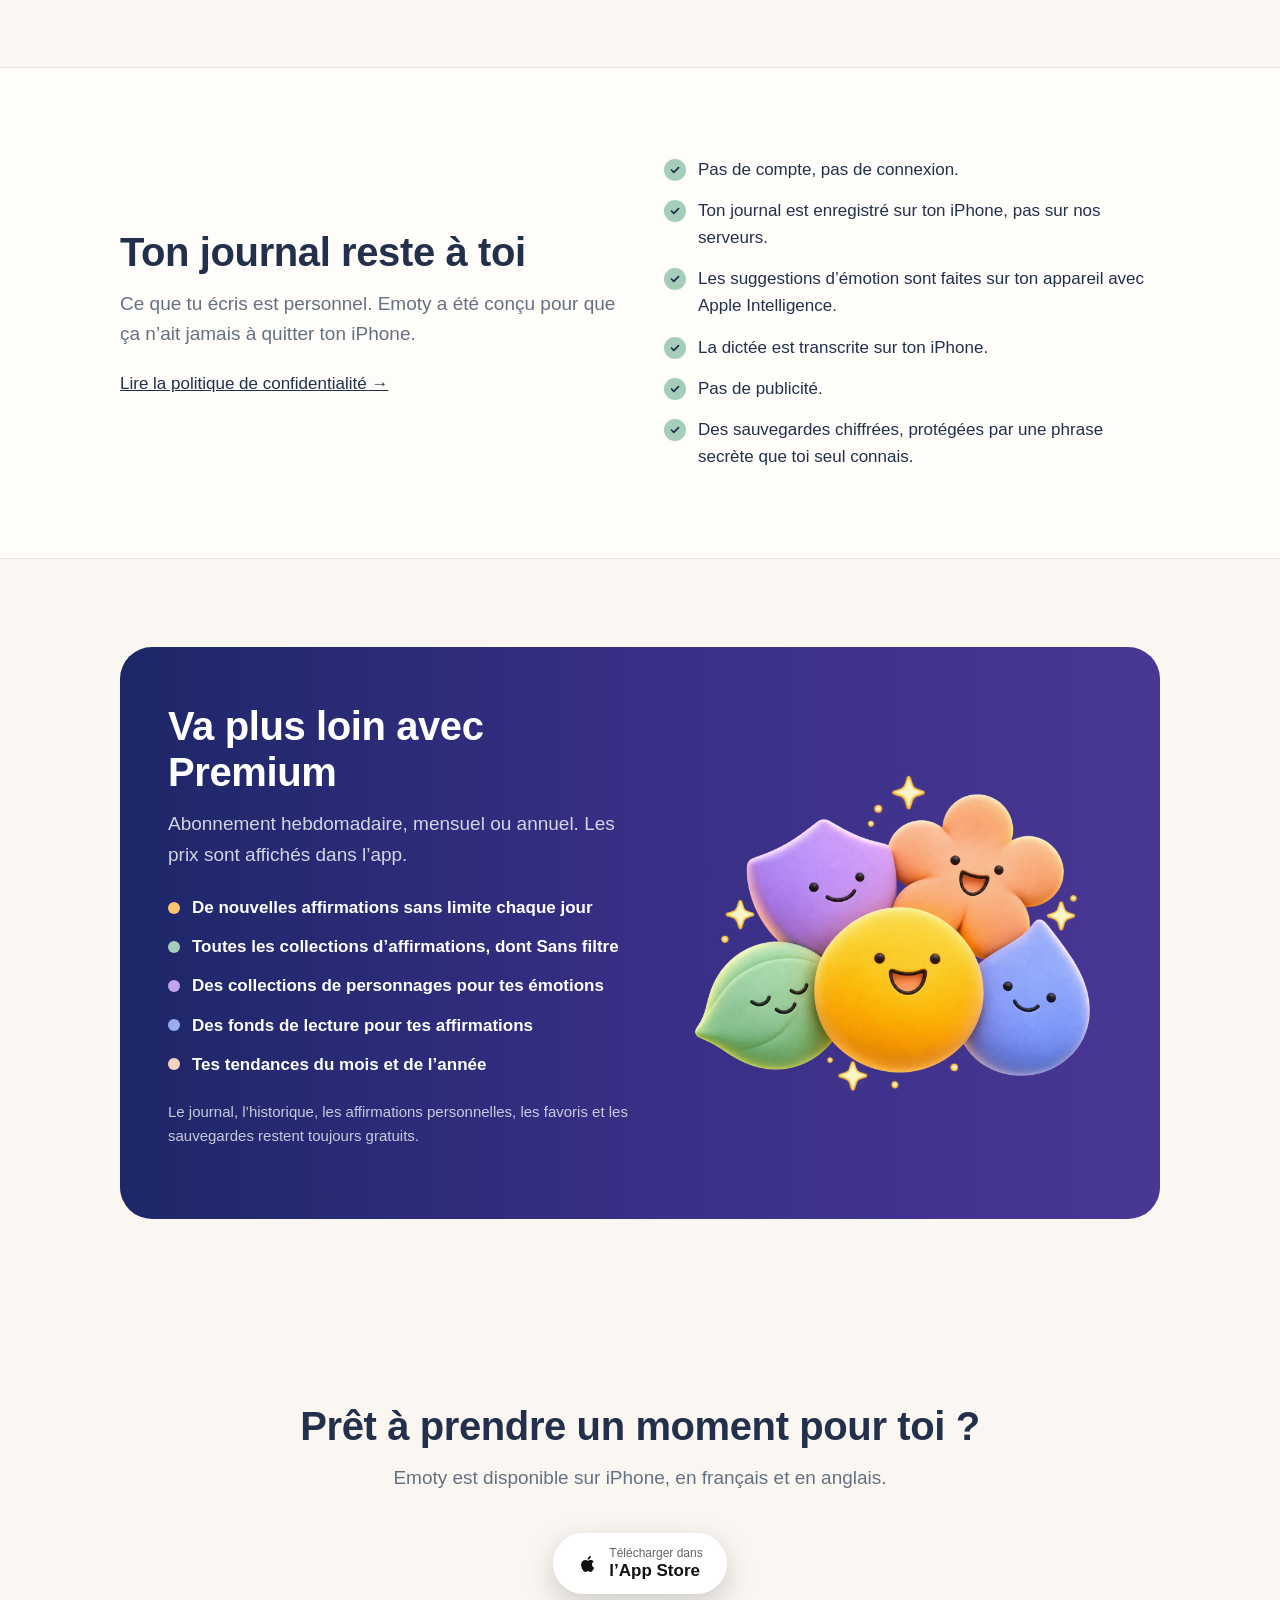
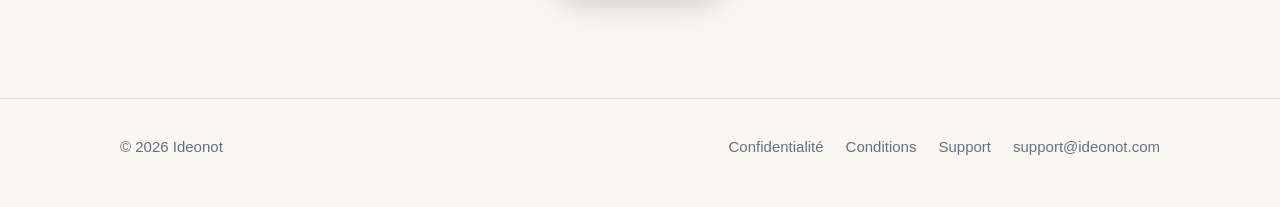
==== commit 7e78d723: "Site : lien App Store et bannière Smart App Banner (app en ligne) Co-Authored-By: Claude Opus 5.5 <n" ====
--- a/fr/index.html
+++ b/fr/index.html
@@ -10,6 +10,7 @@
 <link rel="alternate" hreflang="en" href="https://emoty.ideonot.com/">
 <link rel="alternate" hreflang="x-default" href="https://emoty.ideonot.com/">
 <meta name="theme-color" content="#1D2768">
+<meta name="apple-itunes-app" content="app-id=6832748067">
 <meta property="og:type" content="website">
 <meta property="og:title" content="Emoty — Ressentis et affirmations">
 <meta property="og:description" content="Écris ce que tu ressens chaque jour, comprends tes émotions et lis des affirmations choisies pour ta journée. Un journal privé qui reste sur ton iPhone.">
@@ -30,7 +31,7 @@
       <p class="eyebrow">Pour iPhone</p>
       <h1>Mets des mots sur ce que tu ressens.</h1>
       <p class="lead">Note ce que tu ressens chaque jour, comprends ce que tu traverses et lis des affirmations choisies pour ta journée. Un journal doux, qui reste sur ton iPhone.</p>
-      <span class="store soon" aria-disabled="true"><svg viewBox="0 0 24 24" aria-hidden="true" fill="currentColor"><path d="M16.37 12.6c-.02-2.2 1.8-3.26 1.88-3.31-1.03-1.5-2.62-1.7-3.18-1.73-1.35-.14-2.64.8-3.33.8-.69 0-1.74-.78-2.87-.76-1.47.02-2.83.86-3.59 2.18-1.53 2.66-.39 6.6 1.1 8.76.73 1.06 1.6 2.24 2.73 2.2 1.1-.04 1.51-.71 2.84-.71 1.32 0 1.7.71 2.86.69 1.18-.02 1.93-1.07 2.65-2.13.84-1.22 1.18-2.41 1.2-2.47-.03-.01-2.3-.88-2.33-3.5zM14.2 6.13c.6-.73 1.01-1.75.9-2.76-.87.04-1.92.58-2.54 1.31-.56.64-1.05 1.68-.92 2.67.97.07 1.96-.49 2.56-1.22z"/></svg><span><small>Bientôt sur</small>l’App Store</span></span>
+      <a class="store" href="https://apps.apple.com/app/id6832748067"><svg viewBox="0 0 24 24" aria-hidden="true" fill="currentColor"><path d="M16.37 12.6c-.02-2.2 1.8-3.26 1.88-3.31-1.03-1.5-2.62-1.7-3.18-1.73-1.35-.14-2.64.8-3.33.8-.69 0-1.74-.78-2.87-.76-1.47.02-2.83.86-3.59 2.18-1.53 2.66-.39 6.6 1.1 8.76.73 1.06 1.6 2.24 2.73 2.2 1.1-.04 1.51-.71 2.84-.71 1.32 0 1.7.71 2.86.69 1.18-.02 1.93-1.07 2.65-2.13.84-1.22 1.18-2.41 1.2-2.47-.03-.01-2.3-.88-2.33-3.5zM14.2 6.13c.6-.73 1.01-1.75.9-2.76-.87.04-1.92.58-2.54 1.31-.56.64-1.05 1.68-.92 2.67.97.07 1.96-.49 2.56-1.22z"/></svg><span><small>Télécharger dans</small>l’App Store</span></a>
       <p class="note">Gratuit. Sans compte.</p>
     </div>
     <div class="hero-img"><img src="/assets/characters-hero.webp" alt="" width="1448" height="1086"></div>
@@ -109,7 +110,7 @@
   <div class="wrap">
     <h2>Prêt à prendre un moment pour toi ?</h2>
     <p class="sub">Emoty est disponible sur iPhone, en français et en anglais.</p>
-    <span class="store soon" aria-disabled="true"><svg viewBox="0 0 24 24" aria-hidden="true" fill="currentColor"><path d="M16.37 12.6c-.02-2.2 1.8-3.26 1.88-3.31-1.03-1.5-2.62-1.7-3.18-1.73-1.35-.14-2.64.8-3.33.8-.69 0-1.74-.78-2.87-.76-1.47.02-2.83.86-3.59 2.18-1.53 2.66-.39 6.6 1.1 8.76.73 1.06 1.6 2.24 2.73 2.2 1.1-.04 1.51-.71 2.84-.71 1.32 0 1.7.71 2.86.69 1.18-.02 1.93-1.07 2.65-2.13.84-1.22 1.18-2.41 1.2-2.47-.03-.01-2.3-.88-2.33-3.5zM14.2 6.13c.6-.73 1.01-1.75.9-2.76-.87.04-1.92.58-2.54 1.31-.56.64-1.05 1.68-.92 2.67.97.07 1.96-.49 2.56-1.22z"/></svg><span><small>Bientôt sur</small>l’App Store</span></span>
+    <a class="store" href="https://apps.apple.com/app/id6832748067"><svg viewBox="0 0 24 24" aria-hidden="true" fill="currentColor"><path d="M16.37 12.6c-.02-2.2 1.8-3.26 1.88-3.31-1.03-1.5-2.62-1.7-3.18-1.73-1.35-.14-2.64.8-3.33.8-.69 0-1.74-.78-2.87-.76-1.47.02-2.83.86-3.59 2.18-1.53 2.66-.39 6.6 1.1 8.76.73 1.06 1.6 2.24 2.73 2.2 1.1-.04 1.51-.71 2.84-.71 1.32 0 1.7.71 2.86.69 1.18-.02 1.93-1.07 2.65-2.13.84-1.22 1.18-2.41 1.2-2.47-.03-.01-2.3-.88-2.33-3.5zM14.2 6.13c.6-.73 1.01-1.75.9-2.76-.87.04-1.92.58-2.54 1.31-.56.64-1.05 1.68-.92 2.67.97.07 1.96-.49 2.56-1.22z"/></svg><span><small>Télécharger dans</small>l’App Store</span></a>
   </div>
 </section>
 </main>
